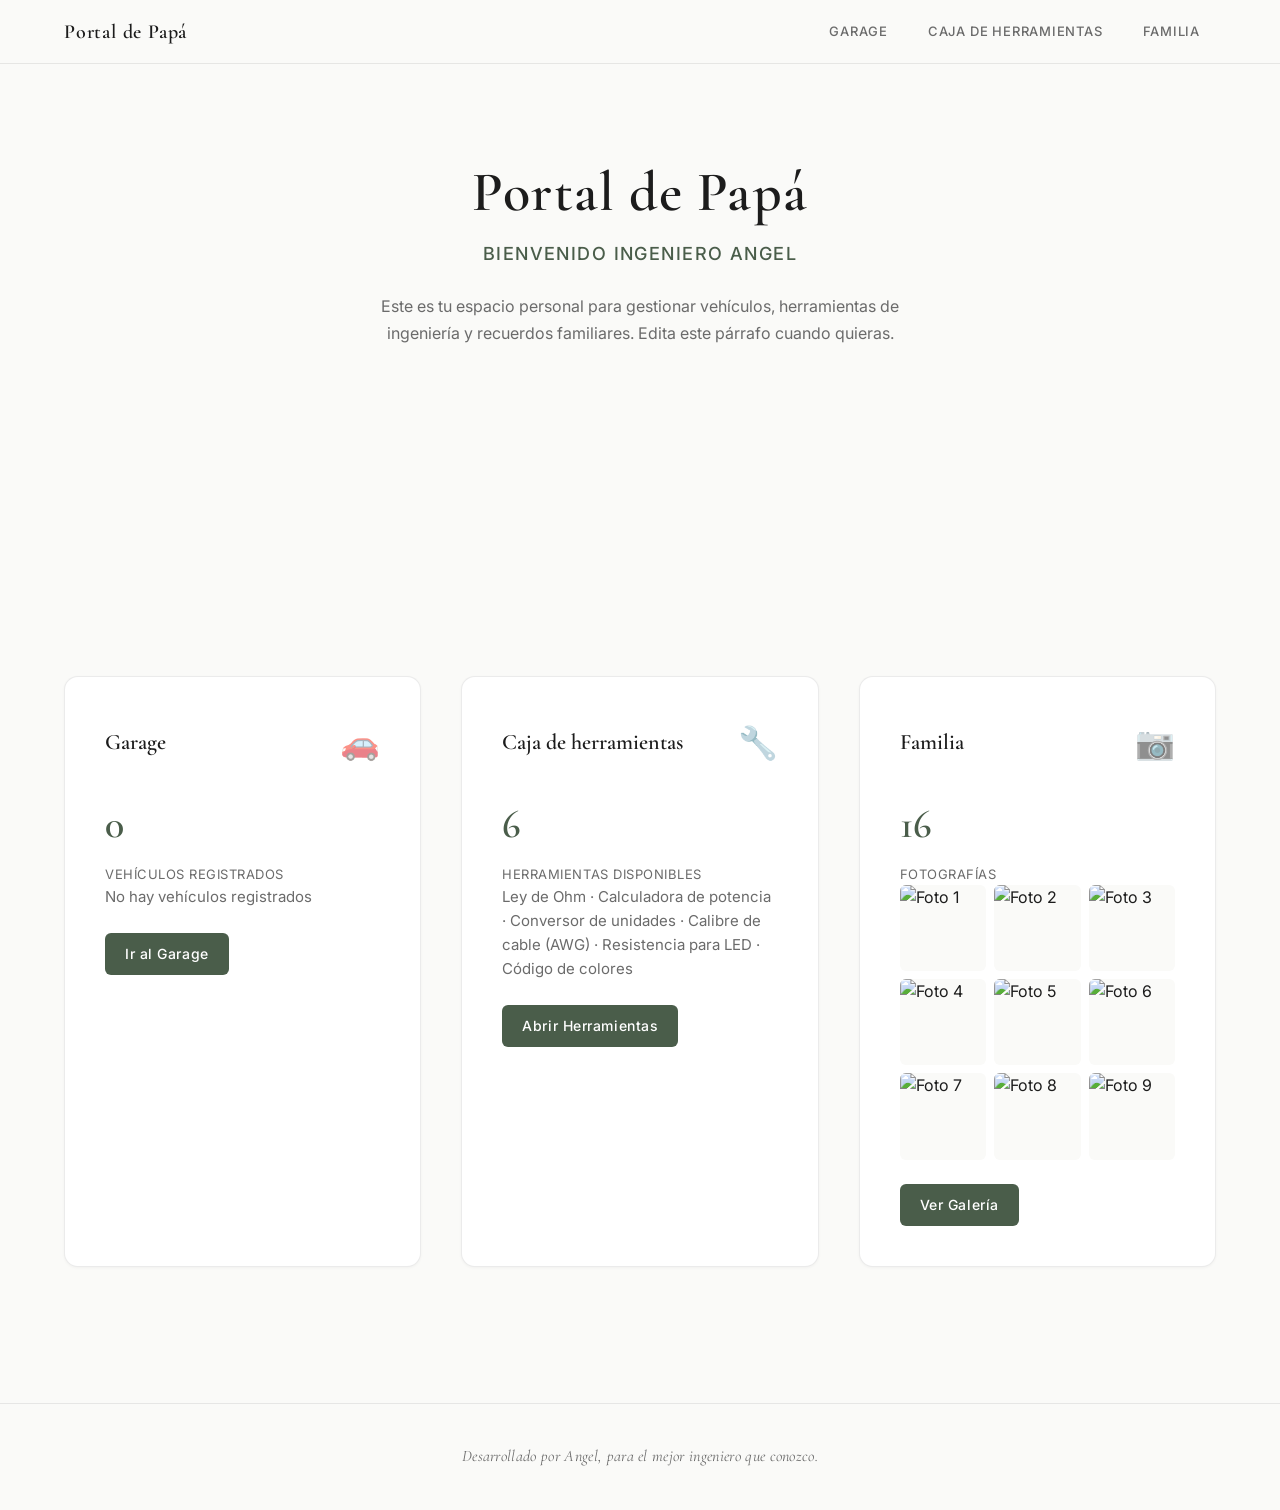
==== index.html @ 09b409cf "Add files via upload" ====
<!DOCTYPE html>
<html lang="es">
<head>
  <meta charset="UTF-8">
  <meta name="viewport" content="width=device-width, initial-scale=1.0">
  <meta name="description" content="Portal de Papá — Dashboard personal de ingeniería y garage">
  <title>Portal de Papá</title>
  <link rel="preconnect" href="https://fonts.googleapis.com">
  <link rel="preconnect" href="https://fonts.gstatic.com" crossorigin>
  <link href="https://fonts.googleapis.com/css2?family=Cormorant+Garamond:wght@400;600&family=Inter:wght@300;400;500;600&display=swap" rel="stylesheet">
  <link rel="stylesheet" href="styles.css">
</head>
<body>

  <!-- Header / Navigation -->
  <header class="site-header" id="site-header">
    <div class="header-inner">
      <a href="#hero" class="logo" aria-label="Portal de Papá — Inicio">Portal de Papá</a>
      <button type="button" class="nav-toggle" id="nav-toggle" aria-expanded="false" aria-controls="main-nav" aria-label="Abrir menú">
        <span class="nav-toggle__bar"></span>
        <span class="nav-toggle__bar"></span>
        <span class="nav-toggle__bar"></span>
      </button>
      <nav class="main-nav" id="main-nav" aria-label="Secciones principales">
        <a href="#garage" class="nav-link" data-section="garage">Garage</a>
        <a href="#herramientas" class="nav-link" data-section="herramientas">Caja de herramientas</a>
        <a href="#familia" class="nav-link" data-section="familia">Familia</a>
      </nav>
    </div>
  </header>

  <main>

    <!-- Hero -->
    <section class="hero" id="hero">
      <div class="container">
        <h1 class="hero__title">Portal de Papá</h1>
        <p class="hero__subtitle">Bienvenido Ingeniero Angel</p>
        <p class="hero__text" id="welcome-text">
          Este es tu espacio personal para gestionar vehículos, herramientas de ingeniería y recuerdos familiares. Edita este párrafo cuando quieras.
        </p>
      </div>
    </section>

    <!-- Dashboard -->
    <section class="section" id="dashboard" aria-labelledby="dashboard-heading">
      <div class="container">
        <div class="dashboard-grid" id="dashboard-grid">
          <!-- Dashboard cards rendered by script.js -->
        </div>
      </div>
    </section>

    <!-- Garage -->
    <section class="section" id="garage" aria-labelledby="garage-heading" hidden>
      <div class="container">
        <div class="section-header">
          <h2 class="section-title" id="garage-heading">Garage</h2>
          <button type="button" class="btn-add" id="btn-add-vehicle" aria-label="Agregar vehículo">
            <span aria-hidden="true">+</span>
          </button>
        </div>
        <div class="vehicle-list" id="vehicle-list" role="list" aria-live="polite">
          <!-- Vehicle cards rendered by script.js -->
        </div>
        <p class="empty-state" id="garage-empty">No hay vehículos registrados. Presiona + para agregar uno.</p>
      </div>
    </section>

    <!-- Caja de herramientas -->
    <section class="section section--alt" id="herramientas" aria-labelledby="tools-heading" hidden>
      <div class="container">
        <h2 class="section-title" id="tools-heading">Caja de herramientas</h2>
        <p class="section-desc">Calculadoras y referencias para el ingeniero.</p>

        <div class="tools-grid">

          <!-- Ohm's Law -->
          <article class="tool-card" data-tool="ohms">
            <div class="tool-card__toggle">
              <span class="tool-card__title">Ley de Ohm</span>
              <button type="button" class="btn--reset" id="reset-ohms" aria-label="Reiniciar Ley de Ohm">Reiniciar</button>
            </div>
            <div class="tool-card__body" id="tool-ohms">
              <p class="tool-hint">V = I × R</p>
              <div class="tool-form">
                <label for="ohm-solve">Calcular</label>
                <select id="ohm-solve">
                  <option value="V">Voltaje (V)</option>
                  <option value="I">Corriente (I)</option>
                  <option value="R">Resistencia (R)</option>
                </select>
                <label for="ohm-a">Valor A</label>
                <input type="number" id="ohm-a" step="any" placeholder="0">
                <label for="ohm-b">Valor B</label>
                <input type="number" id="ohm-b" step="any" placeholder="0">
                <p class="tool-result" id="ohm-result" aria-live="polite">—</p>
              </div>
            </div>
          </article>

          <!-- Power Calculator -->
          <article class="tool-card" data-tool="power">
            <div class="tool-card__toggle">
              <span class="tool-card__title">Calculadora de potencia</span>
              <button type="button" class="btn--reset" id="reset-power" aria-label="Reiniciar Calculadora de potencia">Reiniciar</button>
            </div>
            <div class="tool-card__body" id="tool-power">
              <div class="tool-form">
                <label for="power-mode">Fórmula</label>
                <select id="power-mode">
                  <option value="vi">P = V × I</option>
                  <option value="i2r">P = I² × R</option>
                  <option value="v2r">P = V² / R</option>
                </select>
                <label for="power-a" id="power-a-label">Voltaje (V)</label>
                <input type="number" id="power-a" step="any" placeholder="0">
                <label for="power-b" id="power-b-label">Corriente (A)</label>
                <input type="number" id="power-b" step="any" placeholder="0">
                <p class="tool-result" id="power-result" aria-live="polite">—</p>
              </div>
            </div>
          </article>

          <!-- Unit Converter -->
          <article class="tool-card" data-tool="units">
            <div class="tool-card__toggle">
              <span class="tool-card__title">Conversor de unidades</span>
              <button type="button" class="btn--reset" id="reset-units" aria-label="Reiniciar Conversor de unidades">Reiniciar</button>
            </div>
            <div class="tool-card__body" id="tool-units">
              <div class="tool-form">
                <label for="unit-category">Categoría</label>
                <select id="unit-category">
                  <option value="length">Longitud</option>
                  <option value="temperature">Temperatura</option>
                  <option value="pressure">Presión</option>
                </select>
                <label for="unit-from">De</label>
                <select id="unit-from"></select>
                <label for="unit-value">Valor</label>
                <input type="number" id="unit-value" step="any" placeholder="0">
                <label for="unit-to">A</label>
                <select id="unit-to"></select>
                <p class="tool-result" id="unit-result" aria-live="polite">—</p>
              </div>
            </div>
          </article>

          <!-- Wire Gauge -->
          <article class="tool-card" data-tool="wire">
            <div class="tool-card__toggle">
              <span class="tool-card__title">Calibre de cable (AWG)</span>
              <button type="button" class="btn--reset" id="reset-wire" aria-label="Reiniciar Calibre de cable">Reiniciar</button>
            </div>
            <div class="tool-card__body" id="tool-wire">
              <div class="tool-form">
                <label for="wire-awg">AWG</label>
                <input type="number" id="wire-awg" min="0" max="40" step="1" placeholder="14">
                <p class="tool-result" id="wire-result" aria-live="polite">—</p>
              </div>
            </div>
          </article>

          <!-- LED Resistor -->
          <article class="tool-card" data-tool="led">
            <div class="tool-card__toggle">
              <span class="tool-card__title">Resistencia para LED</span>
              <button type="button" class="btn--reset" id="reset-led" aria-label="Reiniciar Resistencia para LED">Reiniciar</button>
            </div>
            <div class="tool-card__body" id="tool-led">
              <div class="tool-form">
                <label for="led-vsupply">Voltaje de fuente (V)</label>
                <input type="number" id="led-vsupply" step="any" placeholder="12">
                <label for="led-vf">Voltaje LED Vf (V)</label>
                <input type="number" id="led-vf" step="any" placeholder="2.0">
                <label for="led-if">Corriente If (mA)</label>
                <input type="number" id="led-if" step="any" placeholder="20">
                <p class="tool-result" id="led-result" aria-live="polite">—</p>
              </div>
            </div>
          </article>

          <!-- Resistor Color Code -->
          <article class="tool-card" data-tool="resistor">
            <div class="tool-card__toggle">
              <span class="tool-card__title">Código de colores</span>
              <button type="button" class="btn--reset" id="reset-resistor" aria-label="Reiniciar Código de colores">Reiniciar</button>
            </div>
            <div class="tool-card__body" id="tool-resistor">
              <div class="tool-form tool-form--resistor">
                <div class="resistor-bands" id="resistor-preview" aria-hidden="true">
                  <span class="resistor-band" id="band-1"></span>
                  <span class="resistor-band" id="band-2"></span>
                  <span class="resistor-band" id="band-3"></span>
                  <span class="resistor-band" id="band-4"></span>
                </div>
                <label for="res-band1">Banda 1</label>
                <select id="res-band1"></select>
                <label for="res-band2">Banda 2</label>
                <select id="res-band2"></select>
                <label for="res-band3">Multiplicador</label>
                <select id="res-band3"></select>
                <label for="res-band4">Tolerancia</label>
                <select id="res-band4"></select>
                <p class="tool-result" id="resistor-result" aria-live="polite">—</p>
              </div>
            </div>
          </article>

        </div>
      </div>
    </section>

    <!-- Familia -->
    <section class="section" id="familia" aria-labelledby="familia-heading" hidden>
      <div class="container">
        <h2 class="section-title" id="familia-heading">Familia</h2>
        <p class="section-desc">Recuerdos y momentos especiales.</p>
        <div class="gallery" id="family-gallery" role="list">
          <!-- Gallery items rendered by script.js -->
        </div>
      </div>
    </section>

  </main>

  <footer class="site-footer">
    <div class="container">
      <p class="footer-quote">Desarrollado por Angel, para el mejor ingeniero que conozco.</p>
    </div>
  </footer>

  <!-- Vehicle Modal -->
  <dialog class="modal" id="vehicle-modal" aria-labelledby="modal-title" aria-modal="true">
    <form class="modal__form" id="vehicle-form" method="dialog">
      <div class="modal__header">
        <h3 class="modal__title" id="modal-title">Nuevo vehículo</h3>
        <button type="button" class="modal__close" id="modal-close" aria-label="Cerrar">&times;</button>
      </div>
      <div class="modal__body">
        <input type="hidden" id="vehicle-id" value="">
        <div class="form-group">
          <label for="vehicle-brand">Marca</label>
          <input type="text" id="vehicle-brand" required placeholder="Ej. Land Rover">
        </div>
        <div class="form-group">
          <label for="vehicle-model">Modelo</label>
          <input type="text" id="vehicle-model" required placeholder="Ej. Defender 110">
        </div>
        <div class="form-group">
          <label for="vehicle-year">Año</label>
          <input type="text" id="vehicle-year" placeholder="Ej. 2022" inputmode="numeric">
        </div>
        <div class="form-group">
          <label for="vehicle-notes">Notas / comentarios</label>
          <textarea id="vehicle-notes" rows="3" placeholder="Observaciones, historial, etc."></textarea>
        </div>
        <div class="form-group">
          <label for="vehicle-image">Imagen</label>
          <input type="file" id="vehicle-image" accept="image/*">
          <div class="image-preview" id="image-preview" hidden>
            <img id="preview-img" src="" alt="Vista previa del vehículo">
          </div>
        </div>
      </div>
      <div class="modal__footer">
        <button type="button" class="btn btn--ghost" id="modal-cancel">Cancelar</button>
        <button type="submit" class="btn btn--primary">Guardar</button>
      </div>
    </form>
  </dialog>

  <script src="script.js"></script>
</body>
</html>
---- styles.css ----
/* ==========================================================================
   Portal de Papá — Design System
   ========================================================================== */

:root {
  --color-bg: #FAFAF8;
  --color-surface: #FFFFFF;
  --color-text: #1C1C1C;
  --color-text-muted: #6B6B6B;
  --color-accent: #4A5D4A;
  --color-accent-hover: #3D4D3D;
  --color-border: rgba(0, 0, 0, 0.08);
  --color-border-strong: rgba(0, 0, 0, 0.12);

  --color-status-ok: #4A5D4A;
  --color-status-soon: #C4A035;
  --color-status-urgent: #D4762C;
  --color-status-extreme: #B83232;

  --font-heading: "Cormorant Garamond", Georgia, serif;
  --font-body: "Inter", "Segoe UI", system-ui, sans-serif;

  --shadow-sm: 0 1px 3px rgba(0, 0, 0, 0.04);
  --shadow-md: 0 2px 24px rgba(0, 0, 0, 0.06);
  --shadow-lg: 0 8px 40px rgba(0, 0, 0, 0.08);

  --radius-sm: 6px;
  --radius-md: 10px;
  --radius-lg: 14px;

  --space-xs: 0.5rem;
  --space-sm: 1rem;
  --space-md: 1.5rem;
  --space-lg: 2.5rem;
  --space-xl: 6rem;

  --header-height: 64px;
  --transition: 0.25s ease;
  --container-max: 1200px;
}

/* --- Reset & Base --- */

*, *::before, *::after {
  box-sizing: border-box;
  margin: 0;
  padding: 0;
}

html {
  scroll-behavior: smooth;
  scroll-padding-top: calc(var(--header-height) + 1rem);
}

body {
  font-family: var(--font-body);
  font-size: 1rem;
  font-weight: 400;
  line-height: 1.6;
  color: var(--color-text);
  background-color: var(--color-bg);
  -webkit-font-smoothing: antialiased;
}

img {
  max-width: 100%;
  height: auto;
  display: block;
}

a {
  color: inherit;
  text-decoration: none;
}

button, input, select, textarea {
  font: inherit;
  color: inherit;
}

button {
  cursor: pointer;
  border: none;
  background: none;
}

.container {
  width: 100%;
  max-width: var(--container-max);
  margin: 0 auto;
  padding: 0 var(--space-md);
}

/* --- Header --- */

.site-header {
  position: fixed;
  top: 0;
  left: 0;
  right: 0;
  z-index: 100;
  height: var(--header-height);
  background: rgba(250, 250, 248, 0.92);
  backdrop-filter: blur(12px);
  -webkit-backdrop-filter: blur(12px);
  border-bottom: 1px solid var(--color-border);
}

.header-inner {
  display: flex;
  align-items: center;
  justify-content: space-between;
  max-width: var(--container-max);
  margin: 0 auto;
  padding: 0 var(--space-md);
  height: 100%;
}

.logo {
  font-family: var(--font-heading);
  font-size: 1.25rem;
  font-weight: 600;
  letter-spacing: 0.04em;
  color: var(--color-text);
  transition: opacity var(--transition);
}

.logo:hover {
  opacity: 0.7;
}

.main-nav {
  display: flex;
  gap: var(--space-xs);
}

.nav-link {
  padding: 0.5rem 1rem;
  font-size: 0.8125rem;
  font-weight: 500;
  letter-spacing: 0.06em;
  text-transform: uppercase;
  color: var(--color-text-muted);
  border-radius: var(--radius-sm);
  transition: color var(--transition), background var(--transition);
}

.nav-link:hover,
.nav-link:focus-visible {
  color: var(--color-text);
  background: rgba(0, 0, 0, 0.04);
  outline: none;
}

.nav-link[aria-current="page"] {
  color: var(--color-accent);
  background: rgba(74, 93, 74, 0.08);
}

.nav-toggle {
  display: none;
  flex-direction: column;
  justify-content: center;
  gap: 5px;
  width: 40px;
  height: 40px;
  padding: 8px;
}

.nav-toggle__bar {
  display: block;
  width: 100%;
  height: 1.5px;
  background: var(--color-text);
  transition: transform var(--transition), opacity var(--transition);
}

.nav-toggle[aria-expanded="true"] .nav-toggle__bar:nth-child(1) {
  transform: translateY(6.5px) rotate(45deg);
}

.nav-toggle[aria-expanded="true"] .nav-toggle__bar:nth-child(2) {
  opacity: 0;
}

.nav-toggle[aria-expanded="true"] .nav-toggle__bar:nth-child(3) {
  transform: translateY(-6.5px) rotate(-45deg);
}

/* --- Hero --- */

.hero {
  padding: calc(var(--header-height) + var(--space-xl)) 0 var(--space-xl);
  text-align: center;
  margin-bottom: var(--space-lg);
}

.hero__title {
  font-family: var(--font-heading);
  font-size: clamp(2rem, 5vw, 3.5rem);
  font-weight: 600;
  letter-spacing: 0.02em;
  line-height: 1.15;
  margin-bottom: var(--space-sm);
}

.hero__subtitle {
  font-size: 1.125rem;
  font-weight: 500;
  color: var(--color-accent);
  letter-spacing: 0.08em;
  text-transform: uppercase;
  margin-bottom: var(--space-md);
}

.hero__text {
  max-width: 560px;
  margin: 0 auto;
  color: var(--color-text-muted);
  font-size: 1rem;
  line-height: 1.7;
}

/* --- Sections --- */

.section {
  padding: var(--space-xl) 0;
  margin-bottom: var(--space-lg);
}

.section[hidden] {
  display: none;
}

.section--alt {
  background: var(--color-surface);
  border-top: 1px solid var(--color-border);
  border-bottom: 1px solid var(--color-border);
}

.section-header {
  display: flex;
  align-items: center;
  justify-content: space-between;
  margin-bottom: var(--space-xl);
}

.section-title {
  font-family: var(--font-heading);
  font-size: clamp(1.75rem, 3vw, 2.25rem);
  font-weight: 600;
  letter-spacing: 0.02em;
}

.section-desc {
  color: var(--color-text-muted);
  margin-top: calc(var(--space-sm) * -1);
  margin-bottom: var(--space-lg);
}

/* --- Buttons --- */

.btn-add {
  display: flex;
  align-items: center;
  justify-content: center;
  width: 48px;
  height: 48px;
  font-size: 1.75rem;
  font-weight: 300;
  line-height: 1;
  color: var(--color-surface);
  background: var(--color-accent);
  border-radius: 50%;
  box-shadow: var(--shadow-md);
  transition: transform var(--transition), background var(--transition), box-shadow var(--transition);
}

.btn-add:hover {
  background: var(--color-accent-hover);
  transform: scale(1.05);
  box-shadow: var(--shadow-lg);
}

.btn-add:focus-visible {
  outline: 2px solid var(--color-accent);
  outline-offset: 3px;
}

.btn {
  padding: 0.625rem 1.25rem;
  font-size: 0.875rem;
  font-weight: 500;
  letter-spacing: 0.04em;
  border-radius: var(--radius-sm);
  transition: background var(--transition), color var(--transition), border-color var(--transition);
}

.btn--primary {
  color: var(--color-surface);
  background: var(--color-accent);
}

.btn--primary:hover {
  background: var(--color-accent-hover);
}

.btn--ghost {
  color: var(--color-text-muted);
  border: 1px solid var(--color-border-strong);
}

.btn--ghost:hover {
  color: var(--color-text);
  border-color: var(--color-text-muted);
}

.btn-icon {
  display: inline-flex;
  align-items: center;
  justify-content: center;
  width: 36px;
  height: 36px;
  color: var(--color-text-muted);
  border-radius: var(--radius-sm);
  transition: color var(--transition), background var(--transition);
}

.btn-icon:hover {
  color: var(--color-text);
  background: rgba(0, 0, 0, 0.05);
}

.btn-icon--danger:hover {
  color: var(--color-status-extreme);
  background: rgba(184, 50, 50, 0.08);
}

.btn--reset {
  padding: 0.375rem 0.75rem;
  font-size: 0.75rem;
  font-weight: 500;
  letter-spacing: 0.04em;
  text-transform: uppercase;
  border-radius: var(--radius-sm);
  color: var(--color-text-muted);
  border: 1px solid var(--color-border-strong);
  background: var(--color-bg);
  transition: all var(--transition);
}

.btn--reset:hover {
  color: var(--color-text);
  border-color: var(--color-text-muted);
  background: rgba(0, 0, 0, 0.04);
}

/* --- Empty State --- */

.empty-state {
  text-align: center;
  color: var(--color-text-muted);
  padding: var(--space-xl) var(--space-md);
  font-style: italic;
}

.empty-state[hidden] {
  display: none;
}

/* --- Dashboard --- */

.dashboard-grid {
  display: grid;
  grid-template-columns: repeat(auto-fit, minmax(280px, 1fr));
  gap: var(--space-lg);
  margin-top: var(--space-xl);
}

.dashboard-card {
  background: var(--color-surface);
  border: 1px solid var(--color-border);
  border-radius: var(--radius-lg);
  box-shadow: var(--shadow-sm);
  padding: var(--space-lg);
  transition: box-shadow var(--transition);
}

.dashboard-card:hover {
  box-shadow: var(--shadow-md);
}

.dashboard-card__header {
  display: flex;
  align-items: center;
  justify-content: space-between;
  margin-bottom: var(--space-md);
}

.dashboard-card__title {
  font-family: var(--font-heading);
  font-size: 1.375rem;
  font-weight: 600;
}

.dashboard-card__icon {
  font-size: 2rem;
  opacity: 0.5;
}

.dashboard-card__content {
  color: var(--color-text-muted);
  font-size: 0.9375rem;
  line-height: 1.6;
  margin-bottom: var(--space-md);
}

.dashboard-card__stat {
  font-size: 2.5rem;
  font-weight: 600;
  color: var(--color-accent);
  font-family: var(--font-heading);
  margin-bottom: var(--space-xs);
}

.dashboard-card__stat-label {
  font-size: 0.8125rem;
  text-transform: uppercase;
  letter-spacing: 0.04em;
  color: var(--color-text-muted);
}

.dashboard-card__preview {
  display: grid;
  grid-template-columns: repeat(3, 1fr);
  gap: var(--space-xs);
  margin-bottom: var(--space-md);
}

.dashboard-card__preview img {
  width: 100%;
  aspect-ratio: 1;
  object-fit: cover;
  border-radius: var(--radius-sm);
  background: var(--color-bg);
}

.dashboard-card__preview .empty-slot {
  aspect-ratio: 1;
  background: var(--color-bg);
  border-radius: var(--radius-sm);
}

/* --- Vehicle Cards --- */

.vehicle-list {
  display: flex;
  flex-direction: column;
  gap: var(--space-lg);
}

.vehicle-card {
  background: var(--color-surface);
  border: 1px solid var(--color-border);
  border-radius: var(--radius-lg);
  box-shadow: var(--shadow-sm);
  overflow: hidden;
  transition: box-shadow var(--transition), transform var(--transition);
}

.vehicle-card:hover {
  box-shadow: var(--shadow-md);
}

.vehicle-card__header {
  display: grid;
  grid-template-columns: 80px 1fr auto auto;
  align-items: center;
  gap: var(--space-md);
  padding: var(--space-md);
  cursor: pointer;
  user-select: none;
}

.vehicle-card__thumb {
  width: 80px;
  height: 60px;
  object-fit: cover;
  border-radius: var(--radius-sm);
  background: linear-gradient(135deg, #e8e8e6 0%, #d4d4d0 100%);
}

.vehicle-card__thumb--placeholder {
  display: flex;
  align-items: center;
  justify-content: center;
  font-size: 1.5rem;
  color: var(--color-text-muted);
  opacity: 0.4;
}

.vehicle-card__info {
  min-width: 0;
}

.vehicle-card__title {
  font-family: var(--font-heading);
  font-size: 1.25rem;
  font-weight: 600;
  white-space: nowrap;
  overflow: hidden;
  text-overflow: ellipsis;
}

.vehicle-card__meta {
  font-size: 0.875rem;
  color: var(--color-text-muted);
  margin-top: 0.125rem;
}

.vehicle-card__actions {
  display: flex;
  gap: 0.25rem;
}

.vehicle-card__chevron {
  width: 24px;
  height: 24px;
  color: var(--color-text-muted);
  transition: transform var(--transition);
}

.vehicle-card__chevron::before {
  content: "";
  display: block;
  width: 8px;
  height: 8px;
  border-right: 1.5px solid currentColor;
  border-bottom: 1.5px solid currentColor;
  transform: rotate(45deg);
  margin: 6px auto 0;
  transition: transform var(--transition);
}

.vehicle-card.is-expanded .vehicle-card__chevron::before {
  transform: rotate(-135deg);
  margin-top: 10px;
}

.vehicle-card__body-wrap {
  display: grid;
  grid-template-rows: 0fr;
  transition: grid-template-rows var(--transition);
}

.vehicle-card.is-expanded .vehicle-card__body-wrap {
  grid-template-rows: 1fr;
}

.vehicle-card__body {
  overflow: hidden;
  min-height: 0;
}

.vehicle-card__body-inner {
  padding: 0 var(--space-md) var(--space-md);
  border-top: 1px solid var(--color-border);
  padding-top: var(--space-md);
}

.vehicle-card__notes {
  font-size: 0.875rem;
  color: var(--color-text-muted);
  margin-bottom: var(--space-md);
  line-height: 1.6;
}

.vehicle-card__notes:empty {
  display: none;
}

/* --- Maintenance Rows --- */

.maintenance-list {
  display: flex;
  flex-direction: column;
  gap: var(--space-sm);
}

.maintenance-row {
  display: flex;
  flex-direction: column;
  gap: var(--space-xs);
  padding: var(--space-sm);
  background: var(--color-bg);
  border-radius: var(--radius-md);
  border: 1px solid var(--color-border);
}

.maintenance-row__label {
  font-size: 0.8125rem;
  font-weight: 600;
  letter-spacing: 0.04em;
  text-transform: uppercase;
  color: var(--color-text);
}

.status-group {
  display: flex;
  flex-wrap: wrap;
  gap: 0.375rem;
}

.status-btn {
  padding: 0.375rem 0.625rem;
  font-size: 0.6875rem;
  font-weight: 500;
  letter-spacing: 0.03em;
  text-transform: uppercase;
  border: 1px solid var(--color-border-strong);
  border-radius: var(--radius-sm);
  background: var(--color-surface);
  color: var(--color-text-muted);
  transition: all var(--transition);
}

.status-btn:hover {
  border-color: var(--color-text-muted);
  color: var(--color-text);
}

.status-btn:focus-visible {
  outline: 2px solid var(--color-accent);
  outline-offset: 2px;
}

.status-btn--active[data-status="ok"] {
  background: rgba(74, 93, 74, 0.12);
  border-color: var(--color-status-ok);
  color: var(--color-status-ok);
}

.status-btn--active[data-status="soon"] {
  background: rgba(196, 160, 53, 0.12);
  border-color: var(--color-status-soon);
  color: var(--color-status-soon);
}

.status-btn--active[data-status="urgent"] {
  background: rgba(212, 118, 44, 0.12);
  border-color: var(--color-status-urgent);
  color: var(--color-status-urgent);
}

.status-btn--active[data-status="extreme"] {
  background: rgba(184, 50, 50, 0.12);
  border-color: var(--color-status-extreme);
  color: var(--color-status-extreme);
}

/* --- Tools Grid --- */

.tools-grid {
  display: grid;
  grid-template-columns: 1fr;
  gap: var(--space-lg);
}

.tool-card {
  background: var(--color-bg);
  border: 1px solid var(--color-border);
  border-radius: var(--radius-lg);
  overflow: hidden;
  transition: box-shadow var(--transition);
}

.tool-card:hover {
  box-shadow: var(--shadow-sm);
}

.tool-card__toggle {
  display: flex;
  align-items: center;
  justify-content: space-between;
  width: 100%;
  padding: var(--space-md);
  text-align: left;
  background: var(--color-surface);
  border-bottom: 1px solid var(--color-border);
}

.tool-card__title {
  font-family: var(--font-heading);
  font-size: 1.125rem;
  font-weight: 600;
}

.tool-card__body {
  overflow: visible;
}

.tool-hint {
  padding: var(--space-sm) var(--space-md) 0;
  font-size: 0.8125rem;
  color: var(--color-text-muted);
  font-style: italic;
}

.tool-form {
  display: flex;
  flex-direction: column;
  gap: var(--space-xs);
  padding: var(--space-md);
}

.tool-form label {
  font-size: 0.75rem;
  font-weight: 500;
  letter-spacing: 0.04em;
  text-transform: uppercase;
  color: var(--color-text-muted);
  margin-top: 0.25rem;
}

.tool-form input,
.tool-form select {
  padding: 0.5rem 0.75rem;
  border: 1px solid var(--color-border-strong);
  border-radius: var(--radius-sm);
  background: var(--color-surface);
  transition: border-color var(--transition);
}

.tool-form input:focus,
.tool-form select:focus {
  outline: none;
  border-color: var(--color-accent);
}

.tool-result {
  margin-top: var(--space-sm);
  padding: var(--space-sm);
  font-size: 0.9375rem;
  font-weight: 500;
  color: var(--color-accent);
  background: rgba(74, 93, 74, 0.06);
  border-radius: var(--radius-sm);
  border-left: 3px solid var(--color-accent);
}

/* Resistor color preview */
.tool-form--resistor {
  align-items: stretch;
}

.resistor-bands {
  display: flex;
  align-items: center;
  justify-content: center;
  gap: 4px;
  height: 48px;
  margin-bottom: var(--space-sm);
  background: linear-gradient(90deg, #c4a574 0%, #d4b896 20%, #c4a574 40%, #d4b896 60%, #c4a574 80%, #d4b896 100%);
  border-radius: var(--radius-sm);
  padding: 0 1rem;
}

.resistor-band {
  width: 14px;
  height: 36px;
  border-radius: 2px;
  box-shadow: inset 0 0 0 1px rgba(0,0,0,0.15);
}

/* --- Gallery --- */

.gallery {
  display: grid;
  grid-template-columns: repeat(4, 1fr);
  gap: var(--space-md);
}

.gallery-item {
  position: relative;
  aspect-ratio: 1 / 1;
  border-radius: var(--radius-lg);
  overflow: hidden;
  border: 1px solid var(--color-border);
  box-shadow: var(--shadow-sm);
  transition: transform var(--transition), box-shadow var(--transition);
}

.gallery-item:hover {
  transform: translateY(-2px);
  box-shadow: var(--shadow-md);
}

.gallery-item img {
  width: 100%;
  height: 100%;
  object-fit: cover;
}

/* --- Footer --- */

.site-footer {
  padding: var(--space-lg) 0;
  border-top: 1px solid var(--color-border);
  text-align: center;
}

.footer-quote {
  font-family: var(--font-heading);
  font-size: 1rem;
  font-style: italic;
  color: var(--color-text-muted);
  letter-spacing: 0.02em;
}

/* --- Modal --- */

.modal {
  position: fixed;
  inset: 0;
  z-index: 200;
  width: min(480px, calc(100% - 2rem));
  max-height: calc(100vh - 2rem);
  margin: auto;
  padding: 0;
  border: 1px solid var(--color-border);
  border-radius: var(--radius-lg);
  box-shadow: var(--shadow-lg);
  background: var(--color-surface);
  overflow: hidden;
}

.modal::backdrop {
  background: rgba(28, 28, 28, 0.4);
  backdrop-filter: blur(4px);
}

.modal__form {
  display: flex;
  flex-direction: column;
  max-height: calc(100vh - 2rem);
}

.modal__header {
  display: flex;
  align-items: center;
  justify-content: space-between;
  padding: var(--space-md);
  border-bottom: 1px solid var(--color-border);
}

.modal__title {
  font-family: var(--font-heading);
  font-size: 1.375rem;
  font-weight: 600;
}

.modal__close {
  font-size: 1.5rem;
  line-height: 1;
  color: var(--color-text-muted);
  width: 36px;
  height: 36px;
  display: flex;
  align-items: center;
  justify-content: center;
  border-radius: var(--radius-sm);
  transition: background var(--transition), color var(--transition);
}

.modal__close:hover {
  background: rgba(0, 0, 0, 0.05);
  color: var(--color-text);
}

.modal__body {
  padding: var(--space-md);
  overflow-y: auto;
  flex: 1;
}

.modal__footer {
  display: flex;
  justify-content: flex-end;
  gap: var(--space-xs);
  padding: var(--space-md);
  border-top: 1px solid var(--color-border);
}

.form-group {
  margin-bottom: var(--space-md);
}

.form-group:last-child {
  margin-bottom: 0;
}

.form-group label {
  display: block;
  font-size: 0.75rem;
  font-weight: 500;
  letter-spacing: 0.04em;
  text-transform: uppercase;
  color: var(--color-text-muted);
  margin-bottom: 0.375rem;
}

.form-group input[type="text"],
.form-group input[type="file"],
.form-group textarea {
  width: 100%;
  padding: 0.625rem 0.75rem;
  border: 1px solid var(--color-border-strong);
  border-radius: var(--radius-sm);
  background: var(--color-bg);
  transition: border-color var(--transition);
}

.form-group input:focus,
.form-group textarea:focus {
  outline: none;
  border-color: var(--color-accent);
}

.form-group textarea {
  resize: vertical;
  min-height: 80px;
}

.image-preview {
  margin-top: var(--space-sm);
  border-radius: var(--radius-sm);
  overflow: hidden;
  border: 1px solid var(--color-border);
}

.image-preview img {
  width: 100%;
  max-height: 200px;
  object-fit: cover;
}

/* --- Focus & Accessibility --- */

:focus-visible {
  outline: 2px solid var(--color-accent);
  outline-offset: 2px;
}

/* --- Responsive --- */

@media (min-width: 768px) {
  .tools-grid {
    grid-template-columns: repeat(2, 1fr);
  }

  .maintenance-row {
    flex-direction: row;
    align-items: center;
    justify-content: space-between;
  }

  .maintenance-row__label {
    flex-shrink: 0;
    min-width: 140px;
  }

  .dashboard-grid {
    grid-template-columns: repeat(3, 1fr);
  }
}

@media (min-width: 1024px) {
  .tools-grid {
    grid-template-columns: repeat(3, 1fr);
  }

  .vehicle-card__header {
    grid-template-columns: 100px 1fr auto auto;
  }

  .vehicle-card__thumb {
    width: 100px;
    height: 70px;
  }
}

@media (max-width: 767px) {
  .nav-toggle {
    display: flex;
  }

  .main-nav {
    position: fixed;
    top: var(--header-height);
    left: 0;
    right: 0;
    flex-direction: column;
    padding: var(--space-sm);
    background: rgba(250, 250, 248, 0.98);
    backdrop-filter: blur(12px);
    border-bottom: 1px solid var(--color-border);
    transform: translateY(-110%);
    opacity: 0;
    visibility: hidden;
    transition: transform var(--transition), opacity var(--transition), visibility var(--transition);
  }

  .main-nav.is-open {
    transform: translateY(0);
    opacity: 1;
    visibility: visible;
  }

  .nav-link {
    padding: 0.75rem 1rem;
    text-align: center;
  }

  .vehicle-card__header {
    grid-template-columns: 60px 1fr auto;
    grid-template-rows: auto auto;
  }

  .vehicle-card__chevron {
    grid-column: 3;
    grid-row: 1;
  }

  .vehicle-card__actions {
    grid-column: 1 / -1;
    grid-row: 2;
    justify-content: flex-end;
    padding-top: var(--space-xs);
    border-top: 1px solid var(--color-border);
    margin-top: var(--space-xs);
  }

  .vehicle-card__thumb {
    width: 60px;
    height: 48px;
  }

  .status-group {
    width: 100%;
  }

  .status-btn {
    flex: 1 1 calc(50% - 0.375rem);
    text-align: center;
    font-size: 0.625rem;
    padding: 0.5rem 0.25rem;
  }

  .gallery {
    grid-template-columns: repeat(2, 1fr);
  }

  .dashboard-grid {
    grid-template-columns: 1fr;
  }
}

/* --- Reduced Motion --- */

@media (prefers-reduced-motion: reduce) {
  html {
    scroll-behavior: auto;
  }

  *, *::before, *::after {
    transition-duration: 0.01ms !important;
    animation-duration: 0.01ms !important;
  }
}
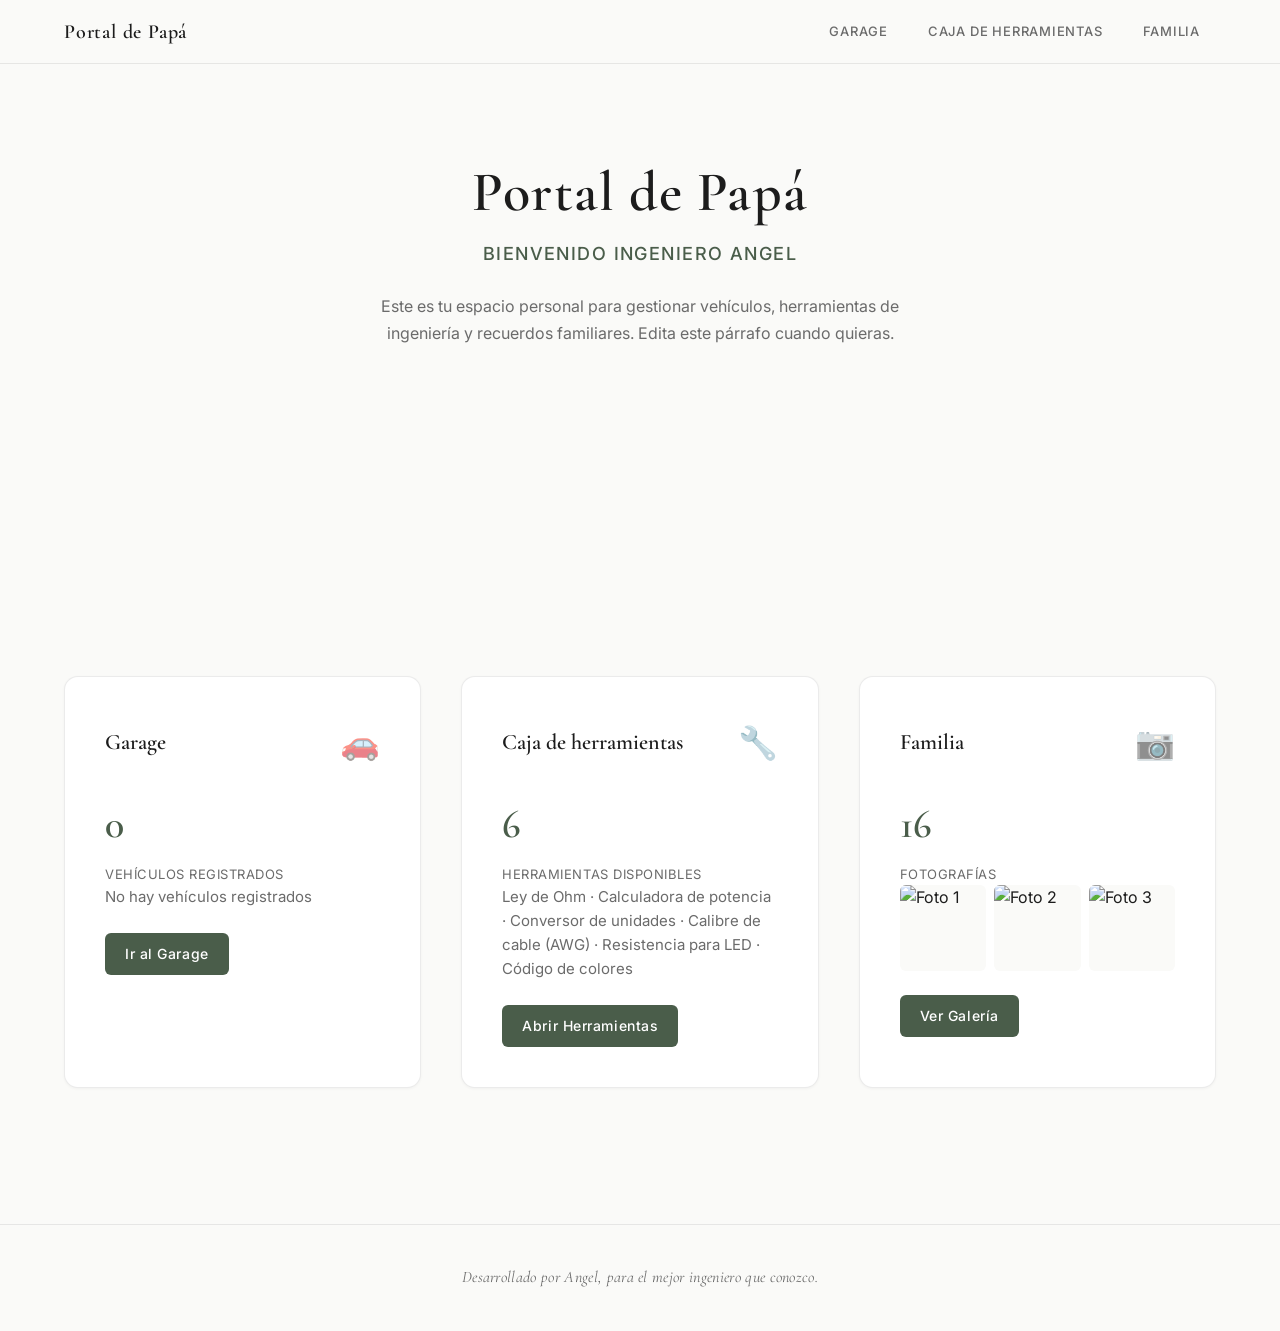
==== commit 1ad9a069: "Add files via upload" ====
--- a/index.html
+++ b/index.html
@@ -15,16 +15,16 @@
   <!-- Header / Navigation -->
   <header class="site-header" id="site-header">
     <div class="header-inner">
-      <a href="#hero" class="logo" aria-label="Portal de Papá — Inicio">Portal de Papá</a>
+      <a href="#/" class="logo" aria-label="Portal de Papá — Inicio">Portal de Papá</a>
       <button type="button" class="nav-toggle" id="nav-toggle" aria-expanded="false" aria-controls="main-nav" aria-label="Abrir menú">
         <span class="nav-toggle__bar"></span>
         <span class="nav-toggle__bar"></span>
         <span class="nav-toggle__bar"></span>
       </button>
       <nav class="main-nav" id="main-nav" aria-label="Secciones principales">
-        <a href="#garage" class="nav-link" data-section="garage">Garage</a>
-        <a href="#herramientas" class="nav-link" data-section="herramientas">Caja de herramientas</a>
-        <a href="#familia" class="nav-link" data-section="familia">Familia</a>
+        <a href="#/garage" class="nav-link" data-section="garage">Garage</a>
+        <a href="#/caja-de-herramientas" class="nav-link" data-section="tools">Caja de herramientas</a>
+        <a href="#/familia" class="nav-link" data-section="family">Familia</a>
       </nav>
     </div>
   </header>
--- a/styles.css
+++ b/styles.css
@@ -435,6 +435,10 @@
   grid-template-columns: repeat(3, 1fr);
   gap: var(--space-xs);
   margin-bottom: var(--space-md);
+}
+
+.dashboard-card__preview--horizontal {
+  grid-template-columns: repeat(3, 1fr);
 }
 
 .dashboard-card__preview img {
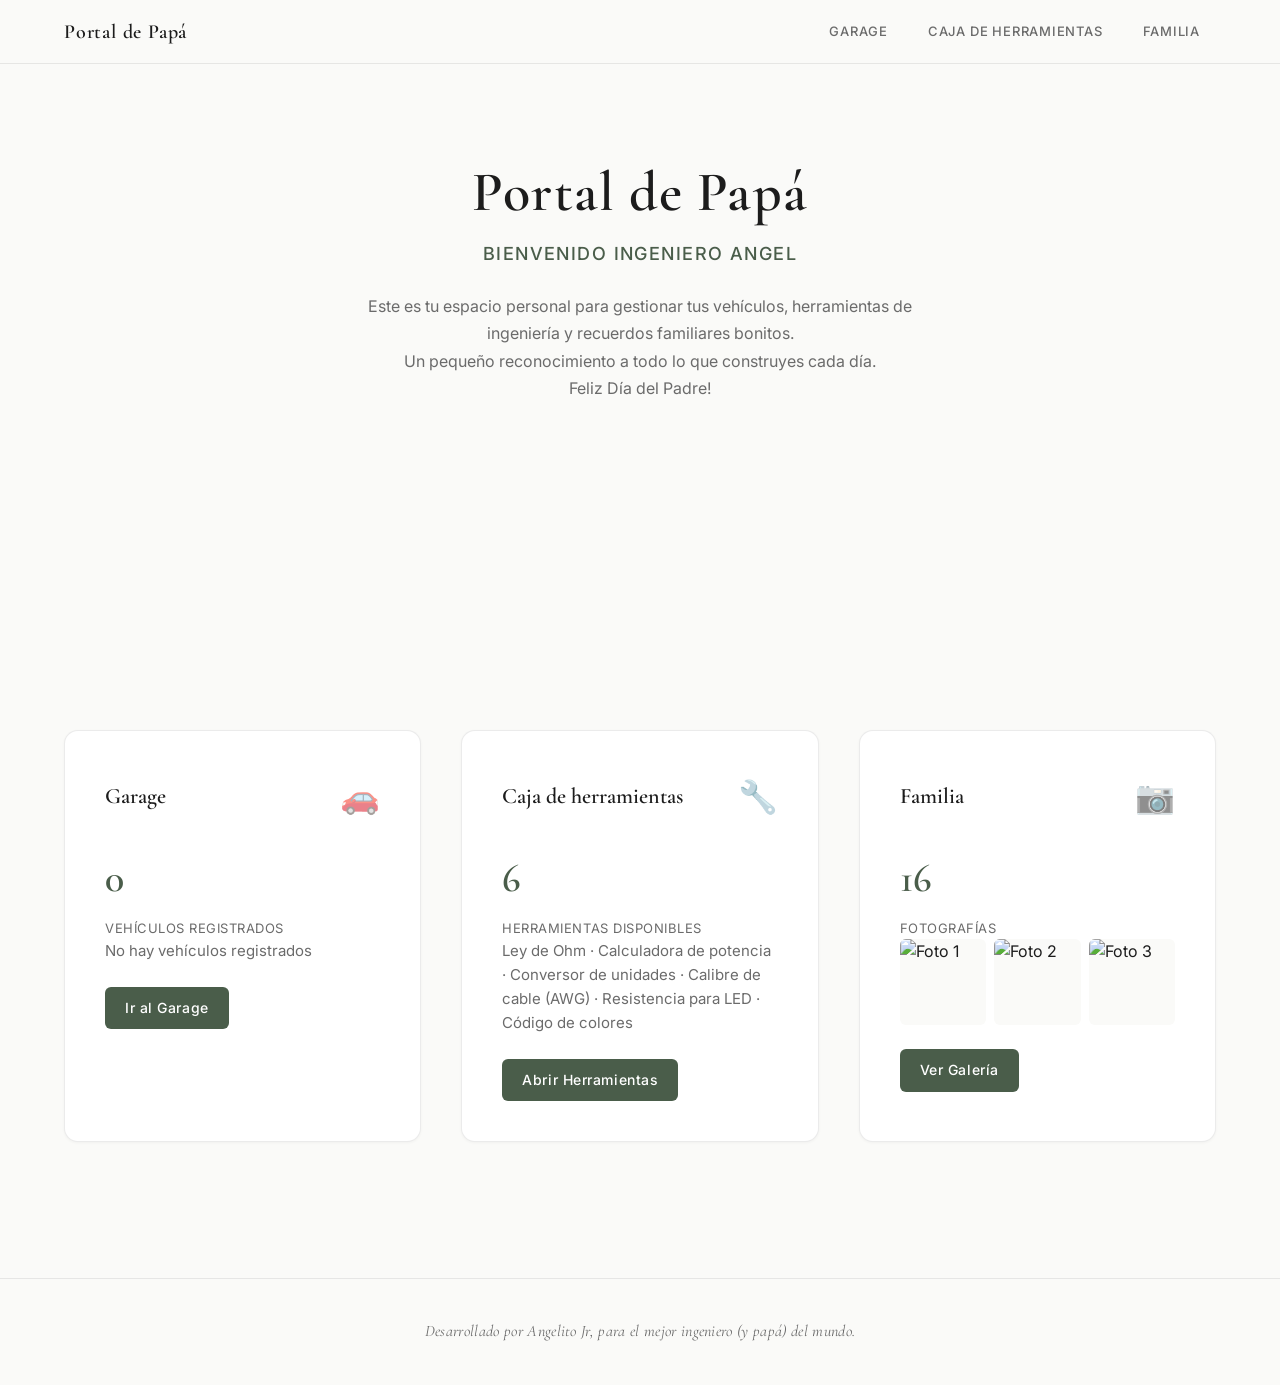
==== commit b5c2006d: "Add files via upload" ====
--- a/index.html
+++ b/index.html
@@ -23,7 +23,7 @@
       </button>
       <nav class="main-nav" id="main-nav" aria-label="Secciones principales">
         <a href="#/garage" class="nav-link" data-section="garage">Garage</a>
-        <a href="#/caja-de-herramientas" class="nav-link" data-section="tools">Caja de herramientas</a>
+        <a href="#/caja-de-herramUientas" class="nav-link" data-section="tools">Caja de herramientas</a>
         <a href="#/familia" class="nav-link" data-section="family">Familia</a>
       </nav>
     </div>
@@ -37,7 +37,11 @@
         <h1 class="hero__title">Portal de Papá</h1>
         <p class="hero__subtitle">Bienvenido Ingeniero Angel</p>
         <p class="hero__text" id="welcome-text">
-          Este es tu espacio personal para gestionar vehículos, herramientas de ingeniería y recuerdos familiares. Edita este párrafo cuando quieras.
+          Este es tu espacio personal para gestionar tus vehículos, herramientas de ingeniería y recuerdos familiares bonitos.
+          <br>
+          Un pequeño reconocimiento a todo lo que construyes cada día.
+          <br>
+          Feliz Día del Padre!
         </p>
       </div>
     </section>
@@ -46,7 +50,6 @@
     <section class="section" id="dashboard" aria-labelledby="dashboard-heading">
       <div class="container">
         <div class="dashboard-grid" id="dashboard-grid">
-          <!-- Dashboard cards rendered by script.js -->
         </div>
       </div>
     </section>
@@ -61,7 +64,6 @@
           </button>
         </div>
         <div class="vehicle-list" id="vehicle-list" role="list" aria-live="polite">
-          <!-- Vehicle cards rendered by script.js -->
         </div>
         <p class="empty-state" id="garage-empty">No hay vehículos registrados. Presiona + para agregar uno.</p>
       </div>
@@ -227,7 +229,7 @@
 
   <footer class="site-footer">
     <div class="container">
-      <p class="footer-quote">Desarrollado por Angel, para el mejor ingeniero que conozco.</p>
+      <p class="footer-quote">Desarrollado por Angelito Jr, para el mejor ingeniero (y papá) del mundo.</p>
     </div>
   </footer>
 
@@ -246,7 +248,7 @@
         </div>
         <div class="form-group">
           <label for="vehicle-model">Modelo</label>
-          <input type="text" id="vehicle-model" required placeholder="Ej. Defender 110">
+          <input type="text" id="vehicle-model" required placeholder="Ej. LR2">
         </div>
         <div class="form-group">
           <label for="vehicle-year">Año</label>
--- a/styles.css
+++ b/styles.css
@@ -671,7 +671,7 @@
 }
 
 .tool-card {
-  background: var(--color-bg);
+  background: #f8f8f6;
   border: 1px solid var(--color-border);
   border-radius: var(--radius-lg);
   overflow: hidden;
